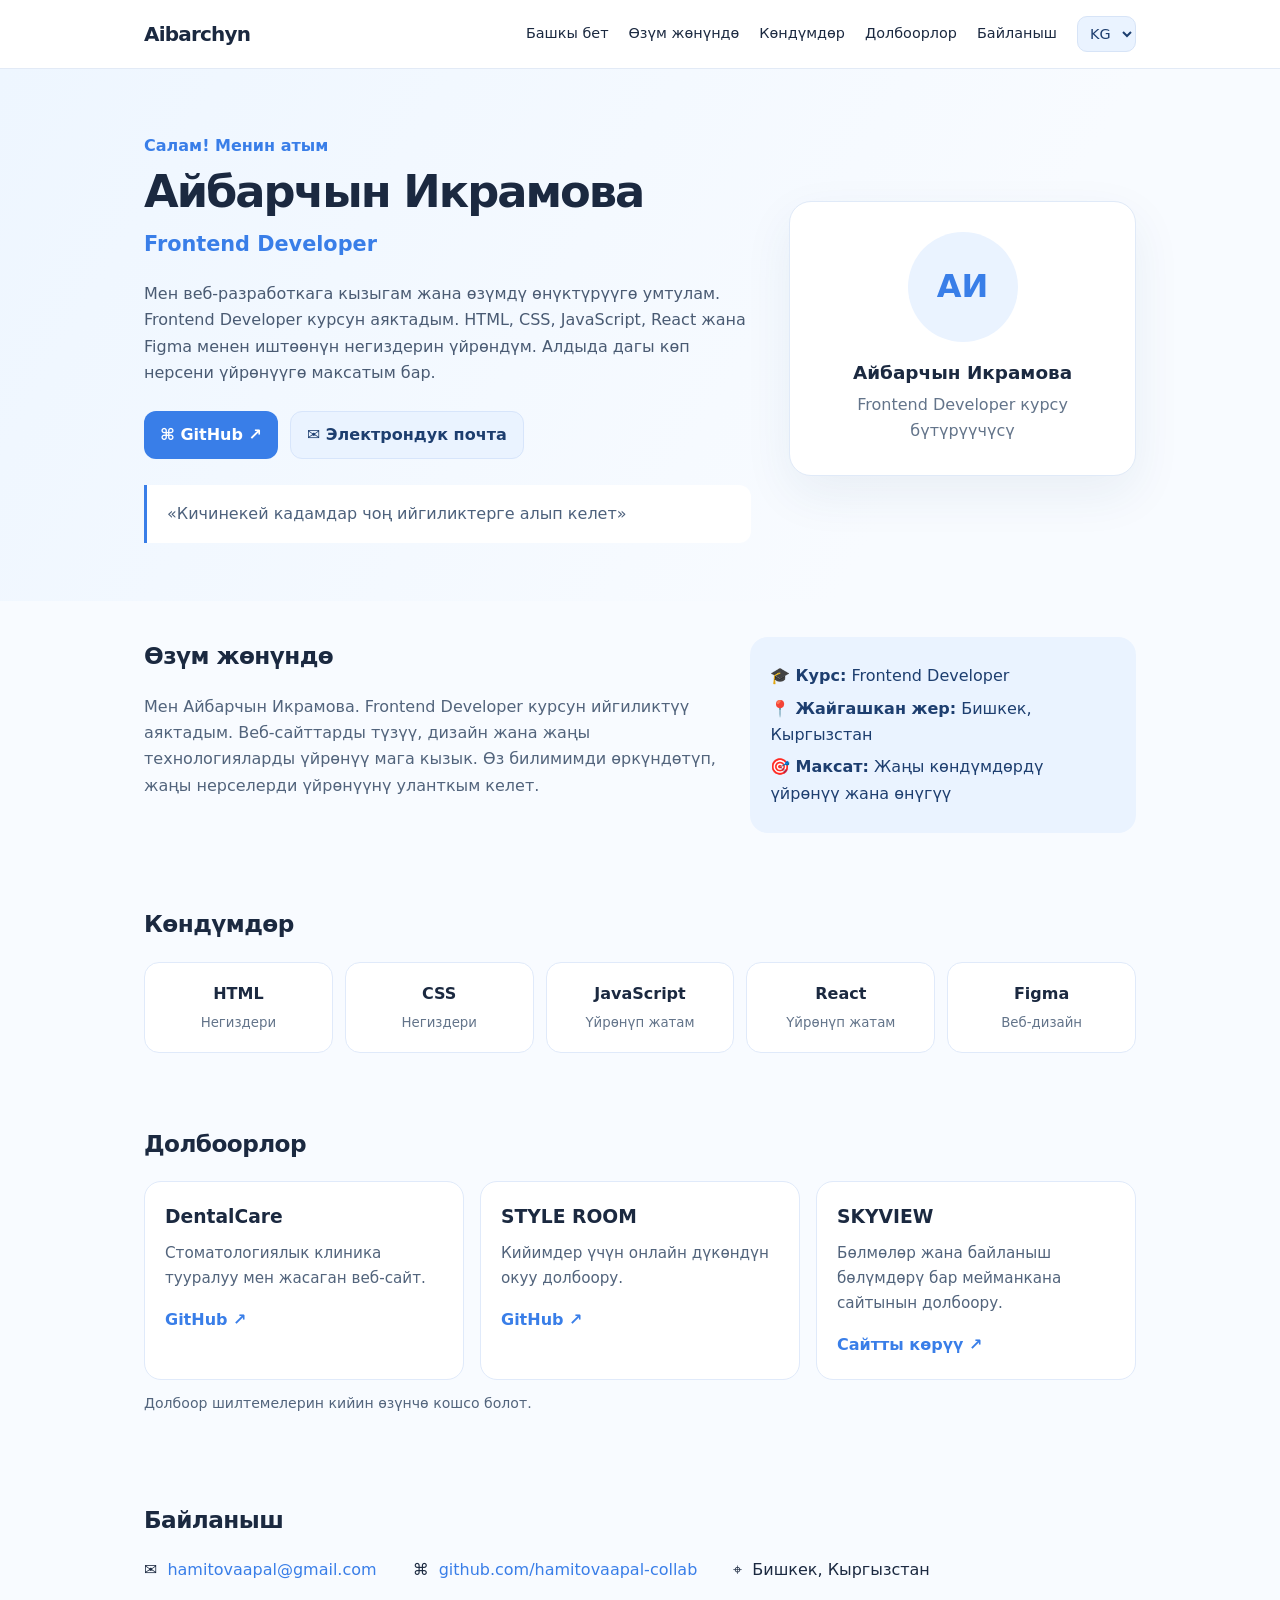
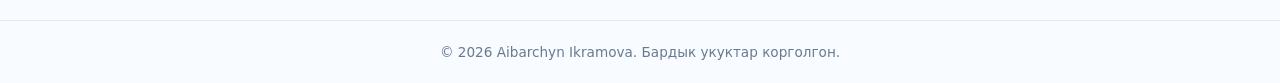
==== index.html @ 2882dbc4 "Add files via upload" ====
<!doctype html>
<html lang="ky">

<head>
    <meta charset="utf-8">
    <meta name="viewport" content="width=device-width, initial-scale=1">
    <title>Aibarchyn Ikramova — Portfolio</title>
    <link rel="stylesheet" href="style.css">
</head>

<body>
    <main id="app">

        <header class="top">
            <div class="wrap nav">
                <a class="brand" href="#home">Aibarchyn</a>

                <nav class="navlinks" aria-label="Main navigation">
                    <a href="#home" data-i="home">Башкы бет</a>
                    <a href="#about" data-i="about">Өзүм жөнүндө</a>
                    <a href="#skills" data-i="skills">Көндүмдөр</a>
                    <a href="#projects" data-i="projects">Долбоорлор</a>
                    <a href="#contact" data-i="contact">Байланыш</a>

                    <select id="lang" aria-label="Language">
                        <option value="ky">KG</option>
                        <option value="ru">RU</option>
                        <option value="en">EN</option>
                    </select>
                </nav>
            </div>
        </header>

        <section class="hero" id="home">
            <div class="wrap hero-grid">
                <div>
                    <p class="eyebrow" data-i="hello">Салам! Менин атым</p>
                    <h1>Айбарчын Икрамова</h1>
                    <p class="role">Frontend Developer</p>

                    <p class="intro" data-i="intro">
                        Мен веб-разработкага кызыгам жана өзүмдү өнүктүрүүгө умтулам.
                        Frontend Developer курсун аяктадым.
                        HTML, CSS, JavaScript, React жана Figma менен иштөөнүн
                        негиздерин үйрөндүм.
                        Алдыда дагы көп нерсени үйрөнүүгө максатым бар.
                    </p>

                    <div class="actions">
                        <a class="btn" href="https://github.com/hamitovaapal-collab"
                           target="_blank" rel="noreferrer">⌘ GitHub ↗</a>

                        <a class="btn secondary" href="mailto:hamitovaapal@gmail.com"
                           data-i="emailBtn">✉ Электрондук почта</a>
                    </div>

                    <div class="quote" data-i="quote">
                        «Кичинекей кадамдар чоң ийгиликтерге алып келет»
                    </div>
                </div>

                <aside class="profile-card">
                    <div class="initials">АИ</div>
                    <h2>Айбарчын Икрамова</h2>
                    <p data-i="profile">Frontend Developer курсу бүтүрүүчүсү</p>
                </aside>
            </div>
        </section>

        <section class="section" id="about">
            <div class="wrap">
                <div class="about-grid">
                    <div>
                        <h2 data-i="aboutTitle">Өзүм жөнүндө</h2>
                        <p class="muted" data-i="aboutText">
                            Мен Айбарчын Икрамова. Frontend Developer курсун ийгиликтүү
                            аяктадым. Веб-сайттарды түзүү, дизайн жана жаңы технологияларды
                            үйрөнүү мага кызык. Өз билимимди өркүндөтүп, жаңы нерселерди
                            үйрөнүүнү уланткым келет.
                        </p>
                    </div>

                    <div class="info">
                        <p>🎓 <strong data-i="courseLabel">Курс:</strong> Frontend Developer</p>
                        <p>📍 <strong data-i="locationLabel">Жайгашкан жер:</strong> Бишкек, Кыргызстан</p>
                        <p>🎯 <strong data-i="goalLabel">Максат:</strong>
                            <span data-i="goal">Жаңы көндүмдөрдү үйрөнүү жана өнүгүү</span>
                        </p>
                    </div>
                </div>
            </div>
        </section>

        <section class="section" id="skills">
            <div class="wrap">
                <h2 data-i="skillsTitle">Көндүмдөр</h2>

                <div class="skills">
                    <div class="skill">HTML<small data-i="basic">Негиздери</small></div>
                    <div class="skill">CSS<small data-i="basic">Негиздери</small></div>
                    <div class="skill">JavaScript<small data-i="learning">Үйрөнүп жатам</small></div>
                    <div class="skill">React<small data-i="learning">Үйрөнүп жатам</small></div>
                    <div class="skill">Figma<small data-i="design">Веб-дизайн</small></div>
                </div>
            </div>
        </section>

        <section class="section" id="projects">
            <div class="wrap">
                <h2 data-i="projectsTitle">Долбоорлор</h2>

                <div class="projects">

                    <article class="project">
                        <h3>DentalCare</h3>
                        <p data-i="dental">
                            Стоматологиялык клиника тууралуу мен жасаган веб-сайт.
                        </p>
                        <a href="https://github.com/hamitovaapal-collab"
                           target="_blank" rel="noreferrer">GitHub ↗</a>
                    </article>

                    <article class="project">
                        <h3>STYLE ROOM</h3>
                        <p data-i="style">
                            Кийимдер үчүн онлайн дүкөндүн окуу долбоору.
                        </p>
                        <a href="https://github.com/hamitovaapal-collab"
                           target="_blank" rel="noreferrer">GitHub ↗</a>
                    </article>

                    <article class="project">
                        <h3>SKYVIEW</h3>
                        <p data-i="sky">
                            Бөлмөлөр жана байланыш бөлүмдөрү бар мейманкана сайтынын долбоору.
                        </p>
                        <a href="https://hamitovaapal-collab.github.io/Skyview/"
                           target="_blank" rel="noreferrer" data-i="skyLink">
                            Сайтты көрүү ↗
                        </a>
                    </article>

                </div>

                <p class="muted project-note" data-i="projectNote">
                    Долбоор шилтемелерин кийин өзүнчө кошсо болот.
                </p>
            </div>
        </section>

        <section class="section" id="contact">
            <div class="wrap">
                <h2 data-i="contactTitle">Байланыш</h2>

                <div class="contact-row">
                    <div class="contact-item">
                        ✉ <a href="mailto:hamitovaapal@gmail.com">hamitovaapal@gmail.com</a>
                    </div>

                    <div class="contact-item">
                        ⌘ <a href="https://github.com/hamitovaapal-collab"
                             target="_blank" rel="noreferrer">
                            github.com/hamitovaapal-collab
                        </a>
                    </div>

                    <div class="contact-item">
                        ⌖ <span data-i="city">Бишкек, Кыргызстан</span>
                    </div>
                </div>
            </div>
        </section>

        <footer class="footer">
            <div class="wrap">
                © 2026 Aibarchyn Ikramova.
                <span data-i="rights">Бардык укуктар корголгон.</span>
            </div>
        </footer>

    </main>

    <script src="script.js"></script>
</body>
</html>
---- style.css ----
:root {
    --site-primary: #397ee8;
    --site-on-primary: #ffffff;
    --site-secondary: #eaf3ff;
    --site-on-secondary: #1d3e6f;
    --site-background: #f8fbff;
    --site-on-background: #1b2940;
    --site-font-body: Inter, ui-sans-serif, system-ui, -apple-system, "Segoe UI", sans-serif;
    --site-heading-scale: 1;
    color-scheme: light dark;
}

* {
    box-sizing: border-box;
}

body {
    margin: 0;
    font-family: var(--site-font-body);
    background: light-dark(#f8fbff, #111827);
    color: light-dark(#1b2940, #e8edf6);
    line-height: 1.65;
}

a {
    color: var(--site-primary);
    text-decoration: none;
}

a:hover {
    text-decoration: underline;
}

button,
select {
    font: inherit;
}

#app {
    min-height: 100vh;
    width: 100%;
    background-color: var(--site-background);
    color: var(--site-on-background);
}

.wrap {
    max-width: 1040px;
    margin: auto;
    padding: 0 24px;
}

.top {
    border-bottom: 1px solid light-dark(#e2eaf6, #2c3545);
    background: light-dark(#ffffff, #151d2b);
}

.nav {
    min-height: 68px;
    display: flex;
    align-items: center;
    justify-content: space-between;
    gap: 18px;
}

.brand {
    font-size: 1.25rem;
    font-weight: 800;
    color: var(--site-on-background);
    letter-spacing: -.04em;
}

.navlinks {
    display: flex;
    align-items: center;
    gap: 20px;
    font-size: .9rem;
}

.navlinks a {
    color: var(--site-on-background);
}

select {
    border: 1px solid #d7e4f7;
    border-radius: 10px;
    padding: 8px;
    background: var(--site-secondary);
    color: var(--site-on-secondary);
}

.hero {
    padding: 64px 0 58px;
    background: linear-gradient(
        120deg,
        light-dark(#eef6ff, #17243a),
        var(--site-background) 72%
    );
}

.hero-grid {
    display: grid;
    grid-template-columns: 1.4fr .8fr;
    gap: 38px;
    align-items: center;
}

.eyebrow {
    font-weight: 650;
    color: var(--site-primary);
    margin: 0 0 8px;
}

.hero h1 {
    font-size: calc(2.8rem * var(--site-heading-scale));
    line-height: 1.1;
    letter-spacing: -.045em;
    margin: 0 0 10px;
}

.role {
    font-size: 1.3rem;
    font-weight: 750;
    color: var(--site-primary);
    margin: 0 0 20px;
}

.intro {
    max-width: 620px;
    color: light-dark(#4a5b73, #c4cede);
}

.actions {
    display: flex;
    gap: 12px;
    flex-wrap: wrap;
    margin-top: 24px;
}

.btn {
    display: inline-flex;
    align-items: center;
    gap: 8px;
    padding: 10px 16px;
    border-radius: 12px;
    background: var(--site-primary);
    color: var(--site-on-primary);
    font-weight: 700;
}

.btn.secondary {
    background: var(--site-secondary);
    color: var(--site-on-secondary);
    border: 1px solid light-dark(#d7e5fb, #35465e);
}

.profile-card {
    border: 1px solid light-dark(#e0eaf8, #303c50);
    border-radius: 22px;
    padding: 30px;
    background: light-dark(#fff, #1a2433);
    box-shadow: 0 18px 50px #23456b12;
}

.initials {
    height: 110px;
    width: 110px;
    display: grid;
    place-items: center;
    border-radius: 50%;
    margin: 0 auto 16px;
    background: var(--site-secondary);
    color: var(--site-primary);
    font-size: 2rem;
    font-weight: 800;
}

.profile-card h2 {
    text-align: center;
    margin: 0;
    font-size: 1.15rem;
}

.profile-card p {
    text-align: center;
    margin: 4px 0 0;
    color: light-dark(#63748a, #aeb9cb);
}

.section {
    padding: 36px 0;
}

.section h2 {
    font-size: calc(1.45rem * var(--site-heading-scale));
    margin: 0 0 18px;
    letter-spacing: -.025em;
}

.about-grid {
    display: grid;
    grid-template-columns: 1.2fr .8fr;
    gap: 28px;
    align-items: start;
}

.muted {
    color: light-dark(#52647c, #bac5d5);
}

.info {
    padding: 20px;
    border-radius: 18px;
    background: var(--site-secondary);
    color: var(--site-on-secondary);
}

.info p {
    margin: 6px 0;
}

.skills {
    display: grid;
    grid-template-columns: repeat(5, minmax(0, 1fr));
    gap: 12px;
}

.skill {
    padding: 18px 12px;
    border: 1px solid light-dark(#e0eafa, #303b4e);
    border-radius: 15px;
    background: light-dark(#fff, #192333);
    text-align: center;
    font-weight: 700;
}

.skill small {
    display: block;
    font-weight: 500;
    color: light-dark(#63748a, #b7c2d3);
    margin-top: 5px;
}

.projects {
    display: grid;
    grid-template-columns: repeat(3, minmax(0, 1fr));
    gap: 16px;
}

.project {
    border: 1px solid light-dark(#e0eafa, #303b4e);
    border-radius: 17px;
    padding: 20px;
    background: light-dark(#fff, #192333);
}

.project h3 {
    margin: 0 0 8px;
}

.project p {
    margin: 0 0 16px;
    color: light-dark(#52647c, #bac5d5);
    font-size: .95rem;
}

.project a {
    font-weight: 700;
}

.project-note {
    margin-top: 12px;
    font-size: .88rem;
}

.contact-row {
    display: flex;
    flex-wrap: wrap;
    gap: 20px 36px;
    align-items: center;
}

.contact-item {
    display: flex;
    gap: 10px;
    align-items: center;
}

.footer {
    border-top: 1px solid light-dark(#e0e8f4, #30394a);
    padding: 20px 0;
    text-align: center;
    font-size: .85rem;
    color: light-dark(#687a91, #a8b4c6);
}

.quote {
    margin-top: 26px;
    padding: 16px 20px;
    border-left: 3px solid var(--site-primary);
    background: light-dark(#fff, #1a2433);
    border-radius: 0 12px 12px 0;
    color: light-dark(#4d617c, #c2cddd);
}

@media (max-width: 760px) {
    .nav {
        align-items: flex-start;
        padding: 15px 0;
        flex-direction: column;
    }

    .navlinks {
        gap: 12px;
        flex-wrap: wrap;
    }

    .hero {
        padding: 42px 0;
    }

    .hero-grid,
    .about-grid {
        grid-template-columns: 1fr;
    }

    .hero h1 {
        font-size: 2.3rem;
    }

    .profile-card {
        max-width: 360px;
    }

    .skills {
        grid-template-columns: repeat(2, minmax(0, 1fr));
    }

    .projects {
        grid-template-columns: 1fr;
    }

    .wrap {
        padding: 0 18px;
    }
}
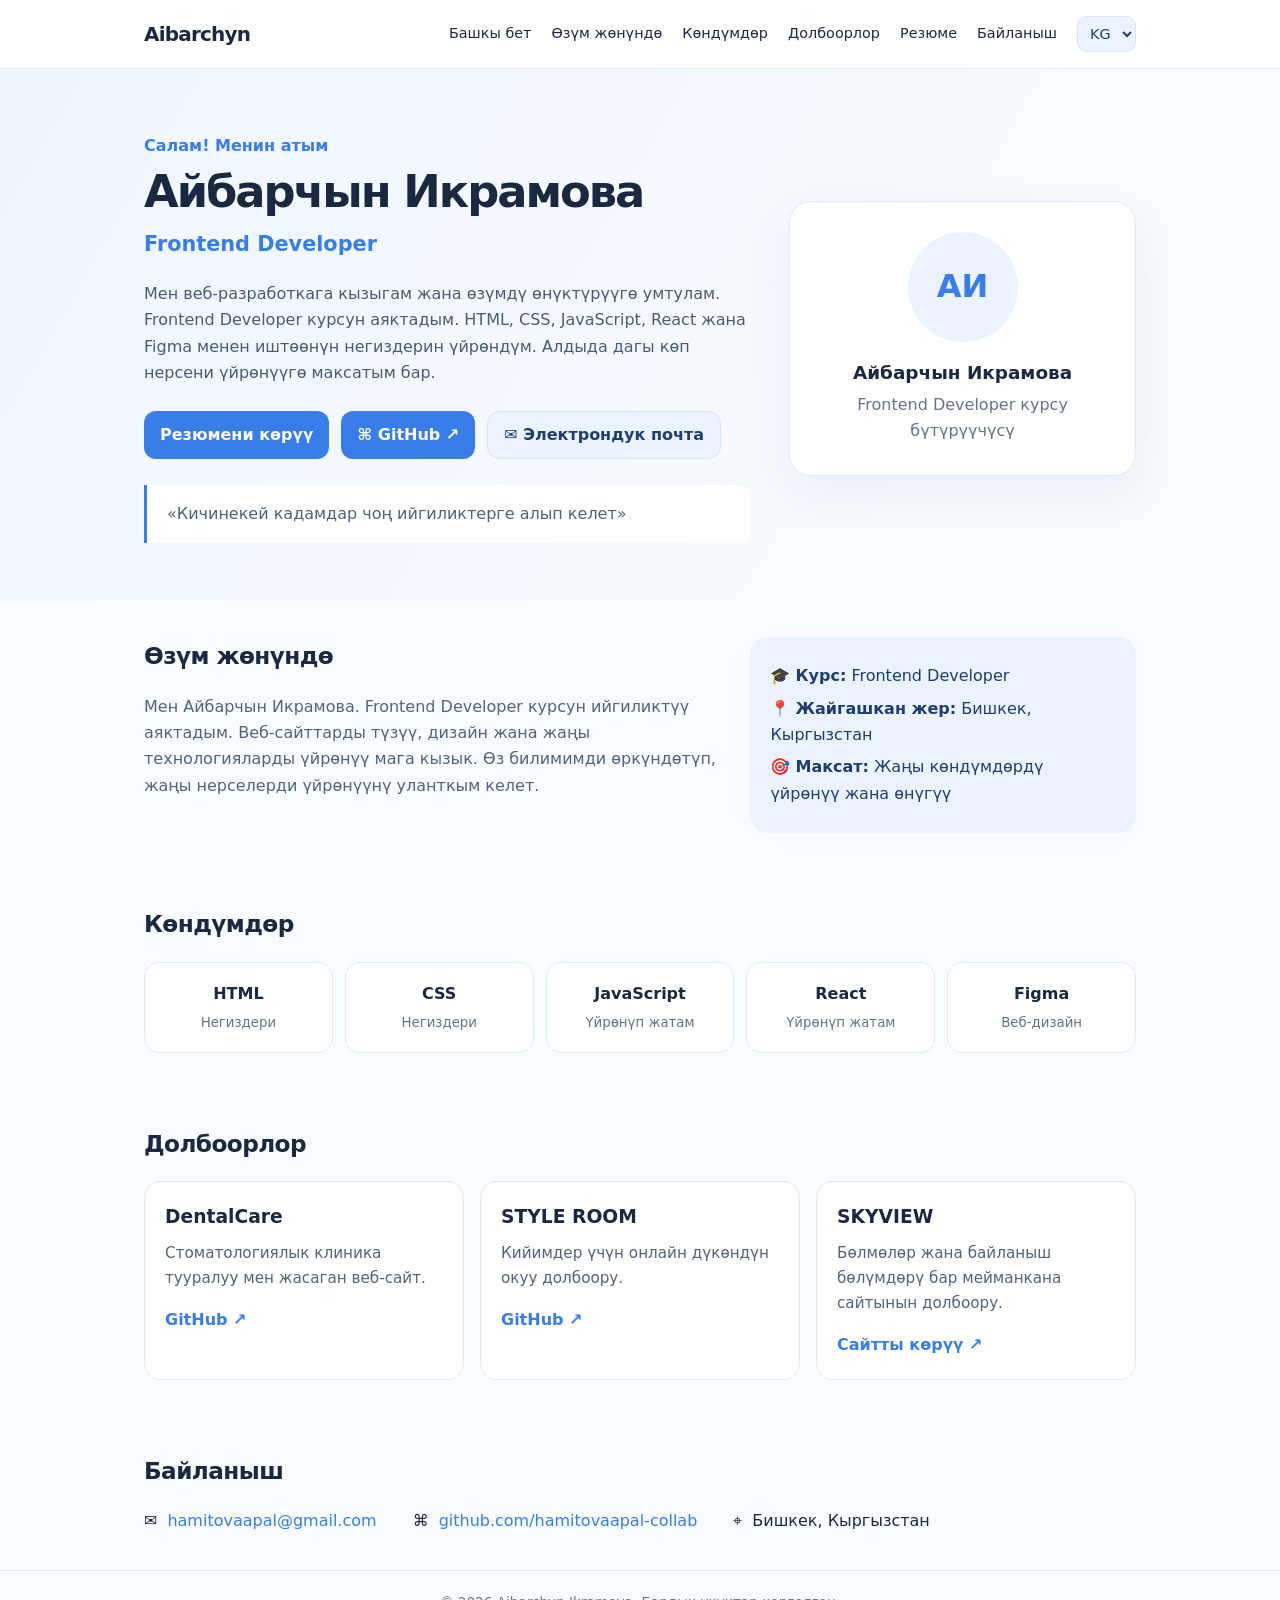
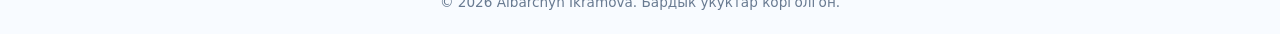
==== commit 8f4374e6: "Improve portfolio links, accessibility and resume integration" ====
--- a/index.html
+++ b/index.html
@@ -1,186 +1,187 @@
-
-<!doctype html>
-<html lang="ky">
-
-<head>
-    <meta charset="utf-8">
-    <meta name="viewport" content="width=device-width, initial-scale=1">
-    <title>Aibarchyn Ikramova — Portfolio</title>
-    <link rel="stylesheet" href="style.css">
-</head>
-
-<body>
-    <main id="app">
-
-        <header class="top">
-            <div class="wrap nav">
-                <a class="brand" href="#home">Aibarchyn</a>
-
-                <nav class="navlinks" aria-label="Main navigation">
-                    <a href="#home" data-i="home">Башкы бет</a>
-                    <a href="#about" data-i="about">Өзүм жөнүндө</a>
-                    <a href="#skills" data-i="skills">Көндүмдөр</a>
-                    <a href="#projects" data-i="projects">Долбоорлор</a>
-                    <a href="#contact" data-i="contact">Байланыш</a>
-
-                    <select id="lang" aria-label="Language">
-                        <option value="ky">KG</option>
-                        <option value="ru">RU</option>
-                        <option value="en">EN</option>
-                    </select>
-                </nav>
-            </div>
-        </header>
-
-        <section class="hero" id="home">
-            <div class="wrap hero-grid">
-                <div>
-                    <p class="eyebrow" data-i="hello">Салам! Менин атым</p>
-                    <h1>Айбарчын Икрамова</h1>
-                    <p class="role">Frontend Developer</p>
-
-                    <p class="intro" data-i="intro">
-                        Мен веб-разработкага кызыгам жана өзүмдү өнүктүрүүгө умтулам.
-                        Frontend Developer курсун аяктадым.
-                        HTML, CSS, JavaScript, React жана Figma менен иштөөнүн
-                        негиздерин үйрөндүм.
-                        Алдыда дагы көп нерсени үйрөнүүгө максатым бар.
-                    </p>
-
-                    <div class="actions">
-                        <a class="btn" href="https://github.com/hamitovaapal-collab"
-                           target="_blank" rel="noreferrer">⌘ GitHub ↗</a>
-
-                        <a class="btn secondary" href="mailto:hamitovaapal@gmail.com"
-                           data-i="emailBtn">✉ Электрондук почта</a>
-                    </div>
-
-                    <div class="quote" data-i="quote">
-                        «Кичинекей кадамдар чоң ийгиликтерге алып келет»
-                    </div>
-                </div>
-
-                <aside class="profile-card">
-                    <div class="initials">АИ</div>
-                    <h2>Айбарчын Икрамова</h2>
-                    <p data-i="profile">Frontend Developer курсу бүтүрүүчүсү</p>
-                </aside>
-            </div>
-        </section>
-
-        <section class="section" id="about">
-            <div class="wrap">
-                <div class="about-grid">
-                    <div>
-                        <h2 data-i="aboutTitle">Өзүм жөнүндө</h2>
-                        <p class="muted" data-i="aboutText">
-                            Мен Айбарчын Икрамова. Frontend Developer курсун ийгиликтүү
-                            аяктадым. Веб-сайттарды түзүү, дизайн жана жаңы технологияларды
-                            үйрөнүү мага кызык. Өз билимимди өркүндөтүп, жаңы нерселерди
-                            үйрөнүүнү уланткым келет.
-                        </p>
-                    </div>
-
-                    <div class="info">
-                        <p>🎓 <strong data-i="courseLabel">Курс:</strong> Frontend Developer</p>
-                        <p>📍 <strong data-i="locationLabel">Жайгашкан жер:</strong> Бишкек, Кыргызстан</p>
-                        <p>🎯 <strong data-i="goalLabel">Максат:</strong>
-                            <span data-i="goal">Жаңы көндүмдөрдү үйрөнүү жана өнүгүү</span>
-                        </p>
-                    </div>
-                </div>
-            </div>
-        </section>
-
-        <section class="section" id="skills">
-            <div class="wrap">
-                <h2 data-i="skillsTitle">Көндүмдөр</h2>
-
-                <div class="skills">
-                    <div class="skill">HTML<small data-i="basic">Негиздери</small></div>
-                    <div class="skill">CSS<small data-i="basic">Негиздери</small></div>
-                    <div class="skill">JavaScript<small data-i="learning">Үйрөнүп жатам</small></div>
-                    <div class="skill">React<small data-i="learning">Үйрөнүп жатам</small></div>
-                    <div class="skill">Figma<small data-i="design">Веб-дизайн</small></div>
-                </div>
-            </div>
-        </section>
-
-        <section class="section" id="projects">
-            <div class="wrap">
-                <h2 data-i="projectsTitle">Долбоорлор</h2>
-
-                <div class="projects">
-
-                    <article class="project">
-                        <h3>DentalCare</h3>
-                        <p data-i="dental">
-                            Стоматологиялык клиника тууралуу мен жасаган веб-сайт.
-                        </p>
-                        <a href="https://github.com/hamitovaapal-collab"
-                           target="_blank" rel="noreferrer">GitHub ↗</a>
-                    </article>
-
-                    <article class="project">
-                        <h3>STYLE ROOM</h3>
-                        <p data-i="style">
-                            Кийимдер үчүн онлайн дүкөндүн окуу долбоору.
-                        </p>
-                        <a href="https://github.com/hamitovaapal-collab"
-                           target="_blank" rel="noreferrer">GitHub ↗</a>
-                    </article>
-
-                    <article class="project">
-                        <h3>SKYVIEW</h3>
-                        <p data-i="sky">
-                            Бөлмөлөр жана байланыш бөлүмдөрү бар мейманкана сайтынын долбоору.
-                        </p>
-                        <a href="https://hamitovaapal-collab.github.io/Skyview/"
-                           target="_blank" rel="noreferrer" data-i="skyLink">
-                            Сайтты көрүү ↗
-                        </a>
-                    </article>
-
-                </div>
-
-                <p class="muted project-note" data-i="projectNote">
-                    Долбоор шилтемелерин кийин өзүнчө кошсо болот.
-                </p>
-            </div>
-        </section>
-
-        <section class="section" id="contact">
-            <div class="wrap">
-                <h2 data-i="contactTitle">Байланыш</h2>
-
-                <div class="contact-row">
-                    <div class="contact-item">
-                        ✉ <a href="mailto:hamitovaapal@gmail.com">hamitovaapal@gmail.com</a>
-                    </div>
-
-                    <div class="contact-item">
-                        ⌘ <a href="https://github.com/hamitovaapal-collab"
-                             target="_blank" rel="noreferrer">
-                            github.com/hamitovaapal-collab
-                        </a>
-                    </div>
-
-                    <div class="contact-item">
-                        ⌖ <span data-i="city">Бишкек, Кыргызстан</span>
-                    </div>
-                </div>
-            </div>
-        </section>
-
-        <footer class="footer">
-            <div class="wrap">
-                © 2026 Aibarchyn Ikramova.
-                <span data-i="rights">Бардык укуктар корголгон.</span>
-            </div>
-        </footer>
-
-    </main>
-
-    <script src="script.js"></script>
-</body>
-</html>
+
+<!doctype html>
+<html lang="ky">
+
+<head>
+    <meta charset="utf-8">
+    <meta name="description" content="Айбарчын Икрамова — Frontend Developer. Көндүмдөр, окуу долбоорлору жана резюме.">
+    <meta name="viewport" content="width=device-width, initial-scale=1">
+    <title>Aibarchyn Ikramova — Portfolio</title>
+    <link rel="stylesheet" href="style.css">
+</head>
+
+<body>
+    <main id="app">
+
+        <header class="top">
+            <div class="wrap nav">
+                <a class="brand" href="#home">Aibarchyn</a>
+
+                <nav class="navlinks" aria-label="Main navigation">
+                    <a href="#home" data-i="home">Башкы бет</a>
+                    <a href="#about" data-i="about">Өзүм жөнүндө</a>
+                    <a href="#skills" data-i="skills">Көндүмдөр</a>
+                    <a href="#projects" data-i="projects">Долбоорлор</a>
+                    <a href="resume.html" data-i="resumeTitle">Резюме</a>
+                    <a href="#contact" data-i="contact">Байланыш</a>
+
+                    <select id="lang" aria-label="Language">
+                        <option value="ky">KG</option>
+                        <option value="ru">RU</option>
+                        <option value="en">EN</option>
+                    </select>
+                </nav>
+            </div>
+        </header>
+
+        <section class="hero" id="home">
+            <div class="wrap hero-grid">
+                <div>
+                    <p class="eyebrow" data-i="hello">Салам! Менин атым</p>
+                    <h1 data-i="name">Айбарчын Икрамова</h1>
+                    <p class="role">Frontend Developer</p>
+
+                    <p class="intro" data-i="intro">
+                        Мен веб-разработкага кызыгам жана өзүмдү өнүктүрүүгө умтулам.
+                        Frontend Developer курсун аяктадым.
+                        HTML, CSS, JavaScript, React жана Figma менен иштөөнүн
+                        негиздерин үйрөндүм.
+                        Алдыда дагы көп нерсени үйрөнүүгө максатым бар.
+                    </p>
+
+                    <div class="actions">
+                        <a class="btn" href="resume.html" data-i="resumeBtn">Резюмени көрүү</a>
+                        <a class="btn" href="https://github.com/hamitovaapal-collab"
+                           target="_blank" rel="noreferrer">⌘ GitHub ↗</a>
+
+                        <a class="btn secondary" href="mailto:hamitovaapal@gmail.com"
+                           data-i="emailBtn">✉ Электрондук почта</a>
+                    </div>
+
+                    <div class="quote" data-i="quote">
+                        «Кичинекей кадамдар чоң ийгиликтерге алып келет»
+                    </div>
+                </div>
+
+                <aside class="profile-card">
+                    <div class="initials">АИ</div>
+                    <h2 data-i="name">Айбарчын Икрамова</h2>
+                    <p data-i="profile">Frontend Developer курсу бүтүрүүчүсү</p>
+                </aside>
+            </div>
+        </section>
+
+        <section class="section" id="about">
+            <div class="wrap">
+                <div class="about-grid">
+                    <div>
+                        <h2 data-i="aboutTitle">Өзүм жөнүндө</h2>
+                        <p class="muted" data-i="aboutText">
+                            Мен Айбарчын Икрамова. Frontend Developer курсун ийгиликтүү
+                            аяктадым. Веб-сайттарды түзүү, дизайн жана жаңы технологияларды
+                            үйрөнүү мага кызык. Өз билимимди өркүндөтүп, жаңы нерселерди
+                            үйрөнүүнү уланткым келет.
+                        </p>
+                    </div>
+
+                    <div class="info">
+                        <p>🎓 <strong data-i="courseLabel">Курс:</strong> Frontend Developer</p>
+                        <p>📍 <strong data-i="locationLabel">Жайгашкан жер:</strong> Бишкек, Кыргызстан</p>
+                        <p>🎯 <strong data-i="goalLabel">Максат:</strong>
+                            <span data-i="goal">Жаңы көндүмдөрдү үйрөнүү жана өнүгүү</span>
+                        </p>
+                    </div>
+                </div>
+            </div>
+        </section>
+
+        <section class="section" id="skills">
+            <div class="wrap">
+                <h2 data-i="skillsTitle">Көндүмдөр</h2>
+
+                <div class="skills">
+                    <div class="skill">HTML<small data-i="basic">Негиздери</small></div>
+                    <div class="skill">CSS<small data-i="basic">Негиздери</small></div>
+                    <div class="skill">JavaScript<small data-i="learning">Үйрөнүп жатам</small></div>
+                    <div class="skill">React<small data-i="learning">Үйрөнүп жатам</small></div>
+                    <div class="skill">Figma<small data-i="design">Веб-дизайн</small></div>
+                </div>
+            </div>
+        </section>
+
+        <section class="section" id="projects">
+            <div class="wrap">
+                <h2 data-i="projectsTitle">Долбоорлор</h2>
+
+                <div class="projects">
+
+                    <article class="project">
+                        <h3>DentalCare</h3>
+                        <p data-i="dental">
+                            Стоматологиялык клиника тууралуу мен жасаган веб-сайт.
+                        </p>
+                        <a href="https://github.com/hamitovaapal-collab/DentalCare"
+                           target="_blank" rel="noreferrer">GitHub ↗</a>
+                    </article>
+
+                    <article class="project">
+                        <h3>STYLE ROOM</h3>
+                        <p data-i="style">
+                            Кийимдер үчүн онлайн дүкөндүн окуу долбоору.
+                        </p>
+                        <a href="https://github.com/hamitovaapal-collab/style-room-2026"
+                           target="_blank" rel="noreferrer">GitHub ↗</a>
+                    </article>
+
+                    <article class="project">
+                        <h3>SKYVIEW</h3>
+                        <p data-i="sky">
+                            Бөлмөлөр жана байланыш бөлүмдөрү бар мейманкана сайтынын долбоору.
+                        </p>
+                        <a href="https://hamitovaapal-collab.github.io/Skyview/"
+                           target="_blank" rel="noreferrer" data-i="skyLink">
+                            Сайтты көрүү ↗
+                        </a>
+                    </article>
+
+                </div>
+
+                
+            </div>
+        </section>
+
+        <section class="section" id="contact">
+            <div class="wrap">
+                <h2 data-i="contactTitle">Байланыш</h2>
+
+                <div class="contact-row">
+                    <div class="contact-item">
+                        ✉ <a href="mailto:hamitovaapal@gmail.com">hamitovaapal@gmail.com</a>
+                    </div>
+
+                    <div class="contact-item">
+                        ⌘ <a href="https://github.com/hamitovaapal-collab/undefined"
+                             target="_blank" rel="noreferrer">
+                            github.com/hamitovaapal-collab
+                        </a>
+                    </div>
+
+                    <div class="contact-item">
+                        ⌖ <span data-i="city">Бишкек, Кыргызстан</span>
+                    </div>
+                </div>
+            </div>
+        </section>
+
+        <footer class="footer">
+            <div class="wrap">
+                © 2026 Aibarchyn Ikramova.
+                <span data-i="rights">Бардык укуктар корголгон.</span>
+            </div>
+        </footer>
+
+    </main>
+
+    <script src="script.js"></script>
+</body>
+</html>
--- a/style.css
+++ b/style.css
@@ -1,346 +1,371 @@
-
-:root {
-    --site-primary: #397ee8;
-    --site-on-primary: #ffffff;
-    --site-secondary: #eaf3ff;
-    --site-on-secondary: #1d3e6f;
-    --site-background: #f8fbff;
-    --site-on-background: #1b2940;
-    --site-font-body: Inter, ui-sans-serif, system-ui, -apple-system, "Segoe UI", sans-serif;
-    --site-heading-scale: 1;
-    color-scheme: light dark;
-}
-
-* {
-    box-sizing: border-box;
-}
-
-body {
-    margin: 0;
-    font-family: var(--site-font-body);
-    background: light-dark(#f8fbff, #111827);
-    color: light-dark(#1b2940, #e8edf6);
-    line-height: 1.65;
-}
-
-a {
-    color: var(--site-primary);
-    text-decoration: none;
-}
-
-a:hover {
-    text-decoration: underline;
-}
-
-button,
-select {
-    font: inherit;
-}
-
-#app {
-    min-height: 100vh;
-    width: 100%;
-    background-color: var(--site-background);
-    color: var(--site-on-background);
-}
-
-.wrap {
-    max-width: 1040px;
-    margin: auto;
-    padding: 0 24px;
-}
-
-.top {
-    border-bottom: 1px solid light-dark(#e2eaf6, #2c3545);
-    background: light-dark(#ffffff, #151d2b);
-}
-
-.nav {
-    min-height: 68px;
-    display: flex;
-    align-items: center;
-    justify-content: space-between;
-    gap: 18px;
-}
-
-.brand {
-    font-size: 1.25rem;
-    font-weight: 800;
-    color: var(--site-on-background);
-    letter-spacing: -.04em;
-}
-
-.navlinks {
-    display: flex;
-    align-items: center;
-    gap: 20px;
-    font-size: .9rem;
-}
-
-.navlinks a {
-    color: var(--site-on-background);
-}
-
-select {
-    border: 1px solid #d7e4f7;
-    border-radius: 10px;
-    padding: 8px;
-    background: var(--site-secondary);
-    color: var(--site-on-secondary);
-}
-
-.hero {
-    padding: 64px 0 58px;
-    background: linear-gradient(
-        120deg,
-        light-dark(#eef6ff, #17243a),
-        var(--site-background) 72%
-    );
-}
-
-.hero-grid {
-    display: grid;
-    grid-template-columns: 1.4fr .8fr;
-    gap: 38px;
-    align-items: center;
-}
-
-.eyebrow {
-    font-weight: 650;
-    color: var(--site-primary);
-    margin: 0 0 8px;
-}
-
-.hero h1 {
-    font-size: calc(2.8rem * var(--site-heading-scale));
-    line-height: 1.1;
-    letter-spacing: -.045em;
-    margin: 0 0 10px;
-}
-
-.role {
-    font-size: 1.3rem;
-    font-weight: 750;
-    color: var(--site-primary);
-    margin: 0 0 20px;
-}
-
-.intro {
-    max-width: 620px;
-    color: light-dark(#4a5b73, #c4cede);
-}
-
-.actions {
-    display: flex;
-    gap: 12px;
-    flex-wrap: wrap;
-    margin-top: 24px;
-}
-
-.btn {
-    display: inline-flex;
-    align-items: center;
-    gap: 8px;
-    padding: 10px 16px;
-    border-radius: 12px;
-    background: var(--site-primary);
-    color: var(--site-on-primary);
-    font-weight: 700;
-}
-
-.btn.secondary {
-    background: var(--site-secondary);
-    color: var(--site-on-secondary);
-    border: 1px solid light-dark(#d7e5fb, #35465e);
-}
-
-.profile-card {
-    border: 1px solid light-dark(#e0eaf8, #303c50);
-    border-radius: 22px;
-    padding: 30px;
-    background: light-dark(#fff, #1a2433);
-    box-shadow: 0 18px 50px #23456b12;
-}
-
-.initials {
-    height: 110px;
-    width: 110px;
-    display: grid;
-    place-items: center;
-    border-radius: 50%;
-    margin: 0 auto 16px;
-    background: var(--site-secondary);
-    color: var(--site-primary);
-    font-size: 2rem;
-    font-weight: 800;
-}
-
-.profile-card h2 {
-    text-align: center;
-    margin: 0;
-    font-size: 1.15rem;
-}
-
-.profile-card p {
-    text-align: center;
-    margin: 4px 0 0;
-    color: light-dark(#63748a, #aeb9cb);
-}
-
-.section {
-    padding: 36px 0;
-}
-
-.section h2 {
-    font-size: calc(1.45rem * var(--site-heading-scale));
-    margin: 0 0 18px;
-    letter-spacing: -.025em;
-}
-
-.about-grid {
-    display: grid;
-    grid-template-columns: 1.2fr .8fr;
-    gap: 28px;
-    align-items: start;
-}
-
-.muted {
-    color: light-dark(#52647c, #bac5d5);
-}
-
-.info {
-    padding: 20px;
-    border-radius: 18px;
-    background: var(--site-secondary);
-    color: var(--site-on-secondary);
-}
-
-.info p {
-    margin: 6px 0;
-}
-
-.skills {
-    display: grid;
-    grid-template-columns: repeat(5, minmax(0, 1fr));
-    gap: 12px;
-}
-
-.skill {
-    padding: 18px 12px;
-    border: 1px solid light-dark(#e0eafa, #303b4e);
-    border-radius: 15px;
-    background: light-dark(#fff, #192333);
-    text-align: center;
-    font-weight: 700;
-}
-
-.skill small {
-    display: block;
-    font-weight: 500;
-    color: light-dark(#63748a, #b7c2d3);
-    margin-top: 5px;
-}
-
-.projects {
-    display: grid;
-    grid-template-columns: repeat(3, minmax(0, 1fr));
-    gap: 16px;
-}
-
-.project {
-    border: 1px solid light-dark(#e0eafa, #303b4e);
-    border-radius: 17px;
-    padding: 20px;
-    background: light-dark(#fff, #192333);
-}
-
-.project h3 {
-    margin: 0 0 8px;
-}
-
-.project p {
-    margin: 0 0 16px;
-    color: light-dark(#52647c, #bac5d5);
-    font-size: .95rem;
-}
-
-.project a {
-    font-weight: 700;
-}
-
-.project-note {
-    margin-top: 12px;
-    font-size: .88rem;
-}
-
-.contact-row {
-    display: flex;
-    flex-wrap: wrap;
-    gap: 20px 36px;
-    align-items: center;
-}
-
-.contact-item {
-    display: flex;
-    gap: 10px;
-    align-items: center;
-}
-
-.footer {
-    border-top: 1px solid light-dark(#e0e8f4, #30394a);
-    padding: 20px 0;
-    text-align: center;
-    font-size: .85rem;
-    color: light-dark(#687a91, #a8b4c6);
-}
-
-.quote {
-    margin-top: 26px;
-    padding: 16px 20px;
-    border-left: 3px solid var(--site-primary);
-    background: light-dark(#fff, #1a2433);
-    border-radius: 0 12px 12px 0;
-    color: light-dark(#4d617c, #c2cddd);
-}
-
-@media (max-width: 760px) {
-    .nav {
-        align-items: flex-start;
-        padding: 15px 0;
-        flex-direction: column;
-    }
-
-    .navlinks {
-        gap: 12px;
-        flex-wrap: wrap;
-    }
-
-    .hero {
-        padding: 42px 0;
-    }
-
-    .hero-grid,
-    .about-grid {
-        grid-template-columns: 1fr;
-    }
-
-    .hero h1 {
-        font-size: 2.3rem;
-    }
-
-    .profile-card {
-        max-width: 360px;
-    }
-
-    .skills {
-        grid-template-columns: repeat(2, minmax(0, 1fr));
-    }
-
-    .projects {
-        grid-template-columns: 1fr;
-    }
-
-    .wrap {
-        padding: 0 18px;
-    }
-}
+
+:root {
+    --site-primary: #397ee8;
+    --site-on-primary: #ffffff;
+    --site-secondary: #eaf3ff;
+    --site-on-secondary: #1d3e6f;
+    --site-background: #f8fbff;
+    --site-on-background: #1b2940;
+    --site-font-body: Inter, ui-sans-serif, system-ui, -apple-system, "Segoe UI", sans-serif;
+    --site-heading-scale: 1;
+    color-scheme: light;
+}
+
+* {
+    box-sizing: border-box;
+}
+
+body {
+    margin: 0;
+    font-family: var(--site-font-body);
+    background: light-dark(#f8fbff, #111827);
+    color: light-dark(#1b2940, #e8edf6);
+    line-height: 1.65;
+}
+
+a {
+    color: var(--site-primary);
+    text-decoration: none;
+}
+
+a:hover {
+    text-decoration: underline;
+}
+
+button,
+select {
+    font: inherit;
+}
+
+#app {
+    min-height: 100vh;
+    width: 100%;
+    background-color: var(--site-background);
+    color: var(--site-on-background);
+}
+
+.wrap {
+    max-width: 1040px;
+    margin: auto;
+    padding: 0 24px;
+}
+
+.top {
+    border-bottom: 1px solid light-dark(#e2eaf6, #2c3545);
+    background: light-dark(#ffffff, #151d2b);
+}
+
+.nav {
+    min-height: 68px;
+    display: flex;
+    align-items: center;
+    justify-content: space-between;
+    gap: 18px;
+}
+
+.brand {
+    font-size: 1.25rem;
+    font-weight: 800;
+    color: var(--site-on-background);
+    letter-spacing: -.04em;
+}
+
+.navlinks {
+    display: flex;
+    align-items: center;
+    gap: 20px;
+    font-size: .9rem;
+}
+
+.navlinks a {
+    color: var(--site-on-background);
+}
+
+select {
+    border: 1px solid #d7e4f7;
+    border-radius: 10px;
+    padding: 8px;
+    background: var(--site-secondary);
+    color: var(--site-on-secondary);
+}
+
+.hero {
+    padding: 64px 0 58px;
+    background: linear-gradient(
+        120deg,
+        light-dark(#eef6ff, #17243a),
+        var(--site-background) 72%
+    );
+}
+
+.hero-grid {
+    display: grid;
+    grid-template-columns: 1.4fr .8fr;
+    gap: 38px;
+    align-items: center;
+}
+
+.eyebrow {
+    font-weight: 650;
+    color: var(--site-primary);
+    margin: 0 0 8px;
+}
+
+.hero h1 {
+    font-size: calc(2.8rem * var(--site-heading-scale));
+    line-height: 1.1;
+    letter-spacing: -.045em;
+    margin: 0 0 10px;
+}
+
+.role {
+    font-size: 1.3rem;
+    font-weight: 750;
+    color: var(--site-primary);
+    margin: 0 0 20px;
+}
+
+.intro {
+    max-width: 620px;
+    color: light-dark(#4a5b73, #c4cede);
+}
+
+.actions {
+    display: flex;
+    gap: 12px;
+    flex-wrap: wrap;
+    margin-top: 24px;
+}
+
+.btn {
+    display: inline-flex;
+    align-items: center;
+    gap: 8px;
+    padding: 10px 16px;
+    border-radius: 12px;
+    background: var(--site-primary);
+    color: var(--site-on-primary);
+    font-weight: 700;
+}
+
+.btn.secondary {
+    background: var(--site-secondary);
+    color: var(--site-on-secondary);
+    border: 1px solid light-dark(#d7e5fb, #35465e);
+}
+
+.profile-card {
+    border: 1px solid light-dark(#e0eaf8, #303c50);
+    border-radius: 22px;
+    padding: 30px;
+    background: light-dark(#fff, #1a2433);
+    box-shadow: 0 18px 50px #23456b12;
+}
+
+.initials {
+    height: 110px;
+    width: 110px;
+    display: grid;
+    place-items: center;
+    border-radius: 50%;
+    margin: 0 auto 16px;
+    background: var(--site-secondary);
+    color: var(--site-primary);
+    font-size: 2rem;
+    font-weight: 800;
+}
+
+.profile-card h2 {
+    text-align: center;
+    margin: 0;
+    font-size: 1.15rem;
+}
+
+.profile-card p {
+    text-align: center;
+    margin: 4px 0 0;
+    color: light-dark(#63748a, #aeb9cb);
+}
+
+.section {
+    padding: 36px 0;
+}
+
+.section h2 {
+    font-size: calc(1.45rem * var(--site-heading-scale));
+    margin: 0 0 18px;
+    letter-spacing: -.025em;
+}
+
+.about-grid {
+    display: grid;
+    grid-template-columns: 1.2fr .8fr;
+    gap: 28px;
+    align-items: start;
+}
+
+.muted {
+    color: light-dark(#52647c, #bac5d5);
+}
+
+.info {
+    padding: 20px;
+    border-radius: 18px;
+    background: var(--site-secondary);
+    color: var(--site-on-secondary);
+}
+
+.info p {
+    margin: 6px 0;
+}
+
+.skills {
+    display: grid;
+    grid-template-columns: repeat(5, minmax(0, 1fr));
+    gap: 12px;
+}
+
+.skill {
+    padding: 18px 12px;
+    border: 1px solid light-dark(#e0eafa, #303b4e);
+    border-radius: 15px;
+    background: light-dark(#fff, #192333);
+    text-align: center;
+    font-weight: 700;
+}
+
+.skill small {
+    display: block;
+    font-weight: 500;
+    color: light-dark(#63748a, #b7c2d3);
+    margin-top: 5px;
+}
+
+.projects {
+    display: grid;
+    grid-template-columns: repeat(3, minmax(0, 1fr));
+    gap: 16px;
+}
+
+.project {
+    border: 1px solid light-dark(#e0eafa, #303b4e);
+    border-radius: 17px;
+    padding: 20px;
+    background: light-dark(#fff, #192333);
+}
+
+.project h3 {
+    margin: 0 0 8px;
+}
+
+.project p {
+    margin: 0 0 16px;
+    color: light-dark(#52647c, #bac5d5);
+    font-size: .95rem;
+}
+
+.project a {
+    font-weight: 700;
+}
+
+.project-note {
+    margin-top: 12px;
+    font-size: .88rem;
+}
+
+.contact-row {
+    display: flex;
+    flex-wrap: wrap;
+    gap: 20px 36px;
+    align-items: center;
+}
+
+.contact-item {
+    display: flex;
+    gap: 10px;
+    align-items: center;
+}
+
+.footer {
+    border-top: 1px solid light-dark(#e0e8f4, #30394a);
+    padding: 20px 0;
+    text-align: center;
+    font-size: .85rem;
+    color: light-dark(#687a91, #a8b4c6);
+}
+
+.quote {
+    margin-top: 26px;
+    padding: 16px 20px;
+    border-left: 3px solid var(--site-primary);
+    background: light-dark(#fff, #1a2433);
+    border-radius: 0 12px 12px 0;
+    color: light-dark(#4d617c, #c2cddd);
+}
+
+@media (max-width: 760px) {
+    .nav {
+        align-items: flex-start;
+        padding: 15px 0;
+        flex-direction: column;
+    }
+
+    .navlinks {
+        gap: 12px;
+        flex-wrap: wrap;
+    }
+
+    .hero {
+        padding: 42px 0;
+    }
+
+    .hero-grid,
+    .about-grid {
+        grid-template-columns: 1fr;
+    }
+
+    .hero h1 {
+        font-size: 2.3rem;
+    }
+
+    .profile-card {
+        max-width: 360px;
+    }
+
+    .skills {
+        grid-template-columns: repeat(2, minmax(0, 1fr));
+    }
+
+    .projects {
+        grid-template-columns: 1fr;
+    }
+
+    .wrap {
+        padding: 0 18px;
+    }
+}
+
+html { scroll-behavior: smooth; }
+:focus-visible { outline: 3px solid #1d3e6f; outline-offset: 4px; }
+button.btn { border: 0; cursor: pointer; font: inherit; }
+.contact-item { min-width: 0; overflow-wrap: anywhere; }
+.navlinks { flex-wrap: wrap; }
+.resume-toolbar { display: flex; gap: 16px; justify-content: space-between; align-items: center; flex-wrap: wrap; padding: 24px 0; }
+.resume-sheet { max-width: 850px; margin: 0 auto 48px; padding: 40px; background: #fff; border: 1px solid #d7e4f7; border-radius: 18px; }
+.resume-sheet h1 { margin: 0; font-size: clamp(1.8rem, 5vw, 2.7rem); line-height: 1.2; }
+.resume-sheet h2 { margin: 26px 0 10px; font-size: 1.2rem; border-bottom: 1px solid #d7e4f7; padding-bottom: 6px; }
+.resume-sheet h3 { margin: 12px 0 4px; font-size: 1rem; }
+.resume-sheet p { margin: 6px 0; }
+.resume-sheet .role { margin: 12px 0; }
+@media (max-width: 760px) { .resume-sheet { padding: 24px 18px; } }
+@media (prefers-reduced-motion: reduce) { html { scroll-behavior: auto; } }
+@media print {
+  @page { size: A4; margin: 14mm; }
+  body, #app { background: #fff; color: #17243a; }
+  .resume-toolbar { display: none; }
+  .resume-sheet { max-width: none; margin: 0; padding: 0; border: 0; border-radius: 0; font-size: 10pt; line-height: 1.4; }
+  .resume-sheet h1 { font-size: 24pt; }
+  .resume-sheet h2 { margin-top: 16px; break-after: avoid; }
+  .resume-sheet article { break-inside: avoid; }
+  a { color: #17243a; }
+}
